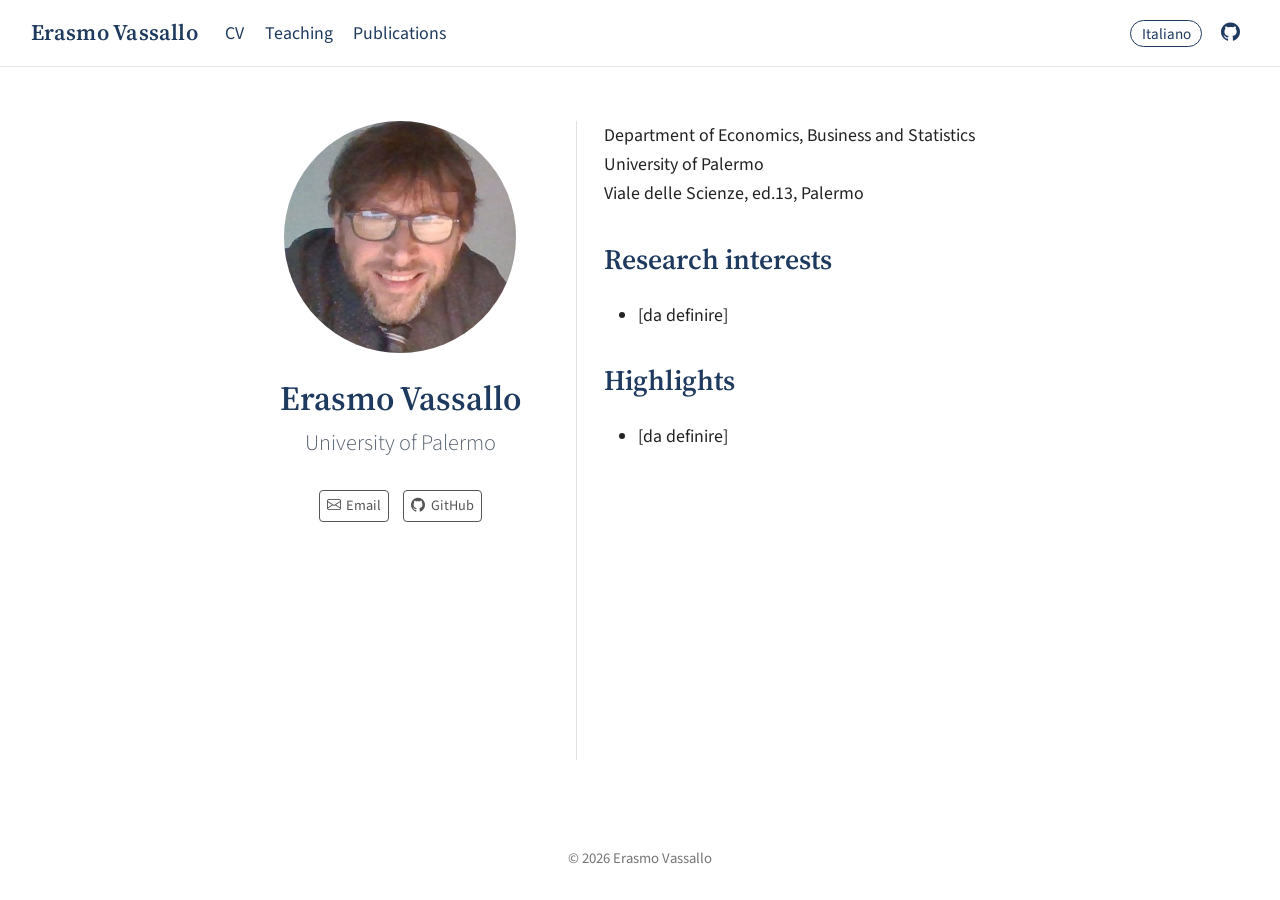
==== docs/en/index.html @ 2638217b "update" ====
<!DOCTYPE html>
<html xmlns="http://www.w3.org/1999/xhtml" lang="en" xml:lang="en"><head>

<meta charset="utf-8">
<meta name="generator" content="quarto-1.10.20">

<meta name="viewport" content="width=device-width, initial-scale=1.0, user-scalable=yes">


<title>Erasmo Vassallo</title>
<style>
/* Default styles provided by pandoc.
** See https://pandoc.org/MANUAL.html#variables-for-html for config info.
*/
span.smallcaps{font-variant: small-caps;}
div.columns{display: flex; gap: 1.5em;}
div.column{flex: auto;}
@media screen {
div.columns{gap: min(4vw, 1.5em);}
div.column{overflow-x: auto;}
}
div.hanging-indent{margin-left: 1.5em; text-indent: -1.5em;}
ul.task-list{list-style: none;}
ul.task-list li input[type="checkbox"] {
  width: 0.8em;
  margin: 0 0.8em 0.2em -1em; /* quarto-specific, see https://github.com/quarto-dev/quarto-cli/issues/4556 */ 
  vertical-align: middle;
}
</style>


<script src="../site_libs/quarto-nav/quarto-nav.js"></script>
<script src="../site_libs/quarto-nav/headroom.min.js"></script>
<script src="../site_libs/clipboard/clipboard.min.js"></script>
<script src="../site_libs/quarto-html/quarto.js" type="module"></script>
<script src="../site_libs/quarto-html/tabsets/tabsets.js" type="module"></script>
<script src="../site_libs/quarto-html/popper.min.js"></script>
<script src="../site_libs/quarto-html/tippy.umd.min.js"></script>
<link href="../site_libs/quarto-html/tippy.css" rel="stylesheet">
<link href="../site_libs/quarto-html/quarto-syntax-highlighting-17888a1159294d3eb470f19f6f52f5a5.css" rel="stylesheet" id="quarto-text-highlighting-styles">
<script src="../site_libs/bootstrap/bootstrap.min.js"></script>
<link href="../site_libs/bootstrap/bootstrap-icons.css" rel="stylesheet">
<link href="../site_libs/bootstrap/bootstrap-a295fdc9190626f0d12185370fea0dd8.min.css" rel="stylesheet" append-hash="true" id="quarto-bootstrap" data-mode="light">
<script id="quarto-search-options" type="application/json">{
  "language": {
    "search-no-results-text": "No results",
    "search-matching-documents-text": "matching documents",
    "search-copy-link-title": "Copy link to search",
    "search-hide-matches-text": "Hide additional matches",
    "search-more-match-text": "more match in this document",
    "search-more-matches-text": "more matches in this document",
    "search-clear-button-title": "Clear",
    "search-text-placeholder": "",
    "search-detached-cancel-button-title": "Cancel",
    "search-submit-button-title": "Submit",
    "search-label": "Search"
  }
}</script>
<style>html{ scroll-behavior: smooth; }</style>


</head>

<body class="nav-fixed fullcontent quarto-light">

<div id="quarto-search-results"></div>
  <header id="quarto-header" class="headroom fixed-top">
    <nav class="navbar navbar-expand-lg " data-bs-theme="dark">
      <div class="navbar-container container-fluid">
      <div class="navbar-brand-container mx-auto">
    <a class="navbar-brand" href="../index.html">
    <span class="navbar-title">Erasmo Vassallo</span>
    </a>
  </div>
          <button class="navbar-toggler" type="button" data-bs-toggle="collapse" data-bs-target="#navbarCollapse" aria-controls="navbarCollapse" role="menu" aria-expanded="false" aria-label="Toggle navigation" onclick="if (window.quartoToggleHeadroom) { window.quartoToggleHeadroom(); }">
  <span class="navbar-toggler-icon"></span>
</button>
          <div class="collapse navbar-collapse" id="navbarCollapse">
            <ul class="navbar-nav navbar-nav-scroll me-auto">
  <li class="nav-item">
    <a class="nav-link" href="../cv.html"> 
<span class="menu-text">CV</span></a>
  </li>  
  <li class="nav-item">
    <a class="nav-link" href="../didattica.html"> 
<span class="menu-text">Didattica</span></a>
  </li>  
  <li class="nav-item">
    <a class="nav-link" href="../pubblicazioni.html"> 
<span class="menu-text">Pubblicazioni</span></a>
  </li>  
</ul>
            <ul class="navbar-nav navbar-nav-scroll ms-auto">
  <li class="nav-item">
    <a class="nav-link active" href="../en/index.html" aria-current="page"> 
<span class="menu-text">English</span></a>
  </li>  
  <li class="nav-item compact">
    <a class="nav-link" href="https://github.com/erasmovassallo"> <i class="bi bi-github" role="img" aria-label="GitHub">
</i> 
<span class="menu-text"></span></a>
  </li>  
</ul>
          </div> <!-- /navcollapse -->
            <div class="quarto-navbar-tools">
</div>
      </div> <!-- /container-fluid -->
    </nav>
</header>
<!-- content -->
<div id="quarto-content" class="quarto-container page-columns page-rows-contents page-layout-article page-navbar">
<!-- sidebar -->
<!-- margin-sidebar -->
    
<!-- main -->
<div class="quarto-about-trestles">
  <div class="about-entity">
    <img src="../images/foto.jpg" class="about-image
  round " style="height: 13em; width: 13em;">
<header id="title-block-header" class="quarto-title-block default">
<div class="quarto-title">
<h1 class="title">Erasmo Vassallo</h1>
<p class="subtitle lead">University of Palermo</p>
</div>
<div class="quarto-title-meta">
  </div>
</header>
    <div class="about-links">
  <a href="mailto:erasmo.vassallo@unipa.it" class="about-link" rel="" target="">
    <i class="bi bi-envelope"></i>
     <span class="about-link-text">Email</span>
  </a>
  <a href="https://github.com/erasmovassallo" class="about-link" rel="" target="">
    <i class="bi bi-github"></i>
     <span class="about-link-text">GitHub</span>
  </a>
</div>
  </div>
  <div class="about-contents"><main class="content" id="quarto-document-content">
<p>Department of Economics, Business and Statistics<br>
University of Palermo<br>
Viale delle Scienze, ed.13, Palermo</p>
<section id="research-interests" class="level2">
<h2 data-anchor-id="research-interests">Research interests</h2>
<ul>
<li>[da definire]</li>
</ul>
</section>
<section id="highlights" class="level2">
<h2 data-anchor-id="highlights">Highlights</h2>
<ul>
<li>[da definire]</li>
</ul>


</section>
</main></div>
</div>
 <!-- /main -->
<script>
/* Cambio lingua IT <-> EN
   Ogni pagina italiana ha una gemella inglese nella cartella en/.
   Per aggiungere una pagina: aggiungere la coppia qui sotto. */
(function () {
  var pairs = {
    "index.html": "en/index.html",
    "cv.html": "en/cv.html",
    "didattica.html": "en/teaching.html",
    "pubblicazioni.html": "en/publications.html"
  };
  var labelsEN = {
    "cv.html": "CV",
    "didattica.html": "Teaching",
    "pubblicazioni.html": "Publications"
  };

  var brand = document.querySelector("a.navbar-brand");
  if (!brand) return;
  // radice del sito, ricavata dal link del titolo (che punta a index.html)
  var root = new URL(brand.getAttribute("href"), window.location.href).href
    .replace(/index\.html$/, "");

  var here = window.location.href.split("#")[0].split("?")[0];
  var rel = here.indexOf(root) === 0 ? here.slice(root.length) : "";
  if (rel === "" || rel.slice(-1) === "/") rel += "index.html";

  var isEN = rel.indexOf("en/") === 0;
  var reverse = {};
  Object.keys(pairs).forEach(function (k) { reverse[pairs[k]] = k; });

  // il link "English" della barra di navigazione fa da selettore di lingua
  var sw = null;
  document.querySelectorAll("#navbarCollapse a.nav-link").forEach(function (a) {
    var t = new URL(a.getAttribute("href"), window.location.href).href;
    if (t === root + "en/index.html" || t === root + "en/") sw = a;
  });
  if (sw) { sw.classList.add("lang-switch"); sw.classList.remove("active"); }
  var swText = sw ? sw.querySelector(".menu-text") : null;

  if (isEN) {
    document.documentElement.setAttribute("lang", "en");
    brand.setAttribute("href", root + "en/index.html");
    document.querySelectorAll("#navbarCollapse a.nav-link").forEach(function (a) {
      if (a === sw) return;
      var target = new URL(a.getAttribute("href"), window.location.href).href;
      var key = target.indexOf(root) === 0 ? target.slice(root.length) : null;
      if (key && pairs[key]) {
        a.setAttribute("href", root + pairs[key]);
        var t = a.querySelector(".menu-text");
        if (t && labelsEN[key]) t.textContent = labelsEN[key];
        if (pairs[key] === rel) a.classList.add("active");
      }
    });
    if (sw) {
      sw.setAttribute("href", root + (reverse[rel] || "index.html"));
      sw.setAttribute("lang", "it");
      if (swText) swText.textContent = "Italiano";
    }
  } else if (sw) {
    sw.setAttribute("href", root + (pairs[rel] || "en/index.html"));
    sw.setAttribute("lang", "en");
  }
})();
</script>
<script id="quarto-html-after-body" type="application/javascript">
  window.document.addEventListener("DOMContentLoaded", function (event) {
    const isCodeAnnotation = (el) => {
      for (const clz of el.classList) {
        if (clz.startsWith('code-annotation-')) {                     
          return true;
        }
      }
      return false;
    }
    const onCopySuccess = function(e) {
      // button target
      const button = e.trigger;
      // don't keep focus
      button.blur();
      // flash "checked"
      button.classList.add('code-copy-button-checked');
      var currentTitle = button.getAttribute("title");
      button.setAttribute("title", "Copied!");
      let tooltip;
      if (window.bootstrap) {
        button.setAttribute("data-bs-toggle", "tooltip");
        button.setAttribute("data-bs-placement", "left");
        button.setAttribute("data-bs-title", "Copied!");
        tooltip = new bootstrap.Tooltip(button, 
          { trigger: "manual", 
            customClass: "code-copy-button-tooltip",
            offset: [0, -8]});
        tooltip.show();    
      }
      setTimeout(function() {
        if (tooltip) {
          tooltip.hide();
          button.removeAttribute("data-bs-title");
          button.removeAttribute("data-bs-toggle");
          button.removeAttribute("data-bs-placement");
        }
        button.setAttribute("title", currentTitle);
        button.classList.remove('code-copy-button-checked');
      }, 1000);
      // clear code selection
      e.clearSelection();
    }
    const getTextToCopy = function(trigger) {
      const outerScaffold = trigger.parentElement.cloneNode(true);
      const codeEl = outerScaffold.querySelector('code');
      for (const childEl of codeEl.children) {
        if (isCodeAnnotation(childEl)) {
          childEl.remove();
        }
      }
      return codeEl.innerText;
    }
    const clipboard = new window.ClipboardJS('.code-copy-button:not([data-in-quarto-modal])', {
      text: getTextToCopy
    });
    clipboard.on('success', onCopySuccess);
    if (window.document.getElementById('quarto-embedded-source-code-modal')) {
      const clipboardModal = new window.ClipboardJS('.code-copy-button[data-in-quarto-modal]', {
        text: getTextToCopy,
        container: window.document.getElementById('quarto-embedded-source-code-modal')
      });
      clipboardModal.on('success', onCopySuccess);
    }
      var localhostRegex = new RegExp(/^(?:http|https):\/\/localhost\:?[0-9]*\//);
      var mailtoRegex = new RegExp(/^mailto:/);
        var filterRegex = new RegExp("https:\/\/erasmovassallo\.github\.io");
      var isInternal = (href) => {
          return filterRegex.test(href) || localhostRegex.test(href) || mailtoRegex.test(href);
      }
      // Inspect non-navigation links and adorn them if external
     var links = window.document.querySelectorAll('a[href]:not(.nav-link):not(.navbar-brand):not(.toc-action):not(.sidebar-link):not(.sidebar-item-toggle):not(.pagination-link):not(.no-external):not([aria-hidden]):not(.dropdown-item):not(.quarto-navigation-tool):not(.about-link)');
      for (var i=0; i<links.length; i++) {
        const link = links[i];
        if (!isInternal(link.href)) {
          // undo the damage that might have been done by quarto-nav.js in the case of
          // links that we want to consider external
          if (link.dataset.originalHref !== undefined) {
            link.href = link.dataset.originalHref;
          }
        }
      }
    function tippyHover(el, contentFn, onTriggerFn, onUntriggerFn) {
      const config = {
        allowHTML: true,
        maxWidth: 500,
        delay: 100,
        arrow: false,
        appendTo: function(el) {
            return el.parentElement;
        },
        interactive: true,
        interactiveBorder: 10,
        theme: 'quarto',
        placement: 'bottom-start',
      };
      if (contentFn) {
        config.content = contentFn;
      }
      if (onTriggerFn) {
        config.onTrigger = onTriggerFn;
      }
      if (onUntriggerFn) {
        config.onUntrigger = onUntriggerFn;
      }
      window.tippy(el, config); 
    }
    const noterefs = window.document.querySelectorAll('a[role="doc-noteref"]');
    for (var i=0; i<noterefs.length; i++) {
      const ref = noterefs[i];
      tippyHover(ref, function() {
        // use id or data attribute instead here
        let href = ref.getAttribute('data-footnote-href') || ref.getAttribute('href');
        try { href = new URL(href).hash; } catch {}
        const id = href.replace(/^#\/?/, "");
        const note = window.document.getElementById(id);
        if (note) {
          return note.innerHTML;
        } else {
          return "";
        }
      });
    }
    const xrefs = window.document.querySelectorAll('a.quarto-xref');
    const processXRef = (id, note) => {
      // Strip column container classes
      const stripColumnClz = (el) => {
        el.classList.remove("page-full", "page-columns");
        if (el.children) {
          for (const child of el.children) {
            stripColumnClz(child);
          }
        }
      }
      stripColumnClz(note)
      if (id === null || id.startsWith('sec-')) {
        // Special case sections, only their first couple elements
        const container = document.createElement("div");
        if (note.children && note.children.length > 2) {
          container.appendChild(note.children[0].cloneNode(true));
          for (let i = 1; i < note.children.length; i++) {
            const child = note.children[i];
            if (child.tagName === "P" && child.innerText === "") {
              continue;
            } else {
              container.appendChild(child.cloneNode(true));
              break;
            }
          }
          if (window.Quarto?.typesetMath) {
            window.Quarto.typesetMath(container);
          }
          return container.innerHTML
        } else {
          if (window.Quarto?.typesetMath) {
            window.Quarto.typesetMath(note);
          }
          return note.innerHTML;
        }
      } else {
        // Remove any anchor links if they are present
        const anchorLink = note.querySelector('a.anchorjs-link');
        if (anchorLink) {
          anchorLink.remove();
        }
        if (window.Quarto?.typesetMath) {
          window.Quarto.typesetMath(note);
        }
        if (note.classList.contains("callout")) {
          return note.outerHTML;
        } else {
          return note.innerHTML;
        }
      }
    }
    for (var i=0; i<xrefs.length; i++) {
      const xref = xrefs[i];
      tippyHover(xref, undefined, function(instance) {
        instance.disable();
        let url = xref.getAttribute('href');
        let hash = undefined; 
        if (url.startsWith('#')) {
          hash = url;
        } else {
          try { hash = new URL(url).hash; } catch {}
        }
        if (hash) {
          const id = hash.replace(/^#\/?/, "");
          const note = window.document.getElementById(id);
          if (note !== null) {
            try {
              const html = processXRef(id, note.cloneNode(true));
              instance.setContent(html);
            } finally {
              instance.enable();
              instance.show();
            }
          } else {
            // See if we can fetch this
            fetch(url.split('#')[0])
            .then(res => res.text())
            .then(html => {
              const parser = new DOMParser();
              const htmlDoc = parser.parseFromString(html, "text/html");
              const note = htmlDoc.getElementById(id);
              if (note !== null) {
                const html = processXRef(id, note);
                instance.setContent(html);
              } 
            }).finally(() => {
              instance.enable();
              instance.show();
            });
          }
        } else {
          // See if we can fetch a full url (with no hash to target)
          // This is a special case and we should probably do some content thinning / targeting
          fetch(url)
          .then(res => res.text())
          .then(html => {
            const parser = new DOMParser();
            const htmlDoc = parser.parseFromString(html, "text/html");
            const note = htmlDoc.querySelector('main.content');
            if (note !== null) {
              // This should only happen for chapter cross references
              // (since there is no id in the URL)
              // remove the first header
              if (note.children.length > 0 && note.children[0].tagName === "HEADER") {
                note.children[0].remove();
              }
              const html = processXRef(null, note);
              instance.setContent(html);
            } 
          }).finally(() => {
            instance.enable();
            instance.show();
          });
        }
      }, function(instance) {
      });
    }
        let selectedAnnoteEl;
        const selectorForAnnotation = ( cell, annotation) => {
          let cellAttr = 'data-code-cell="' + cell + '"';
          let lineAttr = 'data-code-annotation="' +  annotation + '"';
          const selector = 'span[' + cellAttr + '][' + lineAttr + ']';
          return selector;
        }
        const selectCodeLines = (annoteEl) => {
          const doc = window.document;
          const targetCell = annoteEl.getAttribute("data-target-cell");
          const targetAnnotation = annoteEl.getAttribute("data-target-annotation");
          const annoteSpan = window.document.querySelector(selectorForAnnotation(targetCell, targetAnnotation));
          const lines = annoteSpan.getAttribute("data-code-lines").split(",");
          const lineIds = lines.map((line) => {
            return targetCell + "-" + line;
          })
          let top = null;
          let height = null;
          let parent = null;
          if (lineIds.length > 0) {
              //compute the position of the single el (top and bottom and make a div)
              const el = window.document.getElementById(lineIds[0]);
              top = el.offsetTop;
              height = el.offsetHeight;
              parent = el.parentElement.parentElement;
            if (lineIds.length > 1) {
              const lastEl = window.document.getElementById(lineIds[lineIds.length - 1]);
              const bottom = lastEl.offsetTop + lastEl.offsetHeight;
              height = bottom - top;
            }
            if (top !== null && height !== null && parent !== null) {
              // cook up a div (if necessary) and position it 
              let div = window.document.getElementById("code-annotation-line-highlight");
              if (div === null) {
                div = window.document.createElement("div");
                div.setAttribute("id", "code-annotation-line-highlight");
                div.style.position = 'absolute';
                parent.appendChild(div);
              }
              div.style.top = top - 2 + "px";
              div.style.height = height + 4 + "px";
              div.style.left = 0;
              let gutterDiv = window.document.getElementById("code-annotation-line-highlight-gutter");
              if (gutterDiv === null) {
                gutterDiv = window.document.createElement("div");
                gutterDiv.setAttribute("id", "code-annotation-line-highlight-gutter");
                gutterDiv.style.position = 'absolute';
                const codeCell = window.document.getElementById(targetCell);
                const gutter = codeCell.querySelector('.code-annotation-gutter');
                gutter.appendChild(gutterDiv);
              }
              gutterDiv.style.top = top - 2 + "px";
              gutterDiv.style.height = height + 4 + "px";
            }
            selectedAnnoteEl = annoteEl;
          }
        };
        const unselectCodeLines = () => {
          const elementsIds = ["code-annotation-line-highlight", "code-annotation-line-highlight-gutter"];
          elementsIds.forEach((elId) => {
            const div = window.document.getElementById(elId);
            if (div) {
              div.remove();
            }
          });
          selectedAnnoteEl = undefined;
        };
          // Handle positioning of the toggle
      window.addEventListener(
        "resize",
        throttle(() => {
          elRect = undefined;
          if (selectedAnnoteEl) {
            selectCodeLines(selectedAnnoteEl);
          }
        }, 10)
      );
      function throttle(fn, ms) {
      let throttle = false;
      let timer;
        return (...args) => {
          if(!throttle) { // first call gets through
              fn.apply(this, args);
              throttle = true;
          } else { // all the others get throttled
              if(timer) clearTimeout(timer); // cancel #2
              timer = setTimeout(() => {
                fn.apply(this, args);
                timer = throttle = false;
              }, ms);
          }
        };
      }
        // Attach click handler to the DT
        const annoteDls = window.document.querySelectorAll('dt[data-target-cell]');
        for (const annoteDlNode of annoteDls) {
          annoteDlNode.addEventListener('click', (event) => {
            const clickedEl = event.target;
            if (clickedEl !== selectedAnnoteEl) {
              unselectCodeLines();
              const activeEl = window.document.querySelector('dt[data-target-cell].code-annotation-active');
              if (activeEl) {
                activeEl.classList.remove('code-annotation-active');
              }
              selectCodeLines(clickedEl);
              clickedEl.classList.add('code-annotation-active');
            } else {
              // Unselect the line
              unselectCodeLines();
              clickedEl.classList.remove('code-annotation-active');
            }
          });
        }
    const findCites = (el) => {
      const parentEl = el.parentElement;
      if (parentEl) {
        const cites = parentEl.dataset.cites;
        if (cites) {
          return {
            el,
            cites: cites.split(' ')
          };
        } else {
          return findCites(el.parentElement)
        }
      } else {
        return undefined;
      }
    };
    var bibliorefs = window.document.querySelectorAll('a[role="doc-biblioref"]');
    for (var i=0; i<bibliorefs.length; i++) {
      const ref = bibliorefs[i];
      const citeInfo = findCites(ref);
      if (citeInfo) {
        tippyHover(citeInfo.el, function() {
          var popup = window.document.createElement('div');
          citeInfo.cites.forEach(function(cite) {
            var citeDiv = window.document.createElement('div');
            citeDiv.classList.add('hanging-indent');
            citeDiv.classList.add('csl-entry');
            var biblioDiv = window.document.getElementById('ref-' + cite);
            if (biblioDiv) {
              citeDiv.innerHTML = biblioDiv.innerHTML;
            }
            popup.appendChild(citeDiv);
          });
          return popup.innerHTML;
        });
      }
    }
  });
  </script>
</div> <!-- /content -->
<footer class="footer">
  <div class="nav-footer">
    <div class="nav-footer-left">
      &nbsp;
    </div>   
    <div class="nav-footer-center">
<p>© 2026 Erasmo Vassallo</p>
</div>
    <div class="nav-footer-right">
      &nbsp;
    </div>
  </div>
</footer>




<script src="../site_libs/quarto-html/zenscroll-min.js"></script>
</body></html>
---- docs/site_libs/quarto-html/tippy.css ----
.tippy-box[data-animation=fade][data-state=hidden]{opacity:0}[data-tippy-root]{max-width:calc(100vw - 10px)}.tippy-box{position:relative;background-color:#333;color:#fff;border-radius:4px;font-size:14px;line-height:1.4;white-space:normal;outline:0;transition-property:transform,visibility,opacity}.tippy-box[data-placement^=top]>.tippy-arrow{bottom:0}.tippy-box[data-placement^=top]>.tippy-arrow:before{bottom:-7px;left:0;border-width:8px 8px 0;border-top-color:initial;transform-origin:center top}.tippy-box[data-placement^=bottom]>.tippy-arrow{top:0}.tippy-box[data-placement^=bottom]>.tippy-arrow:before{top:-7px;left:0;border-width:0 8px 8px;border-bottom-color:initial;transform-origin:center bottom}.tippy-box[data-placement^=left]>.tippy-arrow{right:0}.tippy-box[data-placement^=left]>.tippy-arrow:before{border-width:8px 0 8px 8px;border-left-color:initial;right:-7px;transform-origin:center left}.tippy-box[data-placement^=right]>.tippy-arrow{left:0}.tippy-box[data-placement^=right]>.tippy-arrow:before{left:-7px;border-width:8px 8px 8px 0;border-right-color:initial;transform-origin:center right}.tippy-box[data-inertia][data-state=visible]{transition-timing-function:cubic-bezier(.54,1.5,.38,1.11)}.tippy-arrow{width:16px;height:16px;color:#333}.tippy-arrow:before{content:"";position:absolute;border-color:transparent;border-style:solid}.tippy-content{position:relative;padding:5px 9px;z-index:1}
---- docs/site_libs/quarto-html/quarto-syntax-highlighting-17888a1159294d3eb470f19f6f52f5a5.css ----
/* quarto syntax highlight colors */
:root {
  --quarto-hl-ot-color: #003B4F;
  --quarto-hl-at-color: #657422;
  --quarto-hl-ss-color: #20794D;
  --quarto-hl-an-color: #5E5E5E;
  --quarto-hl-fu-color: #4758AB;
  --quarto-hl-st-color: #20794D;
  --quarto-hl-cf-color: #003B4F;
  --quarto-hl-op-color: #5E5E5E;
  --quarto-hl-er-color: #AD0000;
  --quarto-hl-bn-color: #AD0000;
  --quarto-hl-al-color: #AD0000;
  --quarto-hl-va-color: #111111;
  --quarto-hl-bu-color: inherit;
  --quarto-hl-ex-color: inherit;
  --quarto-hl-pp-color: #AD0000;
  --quarto-hl-in-color: #5E5E5E;
  --quarto-hl-vs-color: #20794D;
  --quarto-hl-wa-color: #5E5E5E;
  --quarto-hl-do-color: #5E5E5E;
  --quarto-hl-im-color: #00769E;
  --quarto-hl-ch-color: #20794D;
  --quarto-hl-dt-color: #AD0000;
  --quarto-hl-fl-color: #AD0000;
  --quarto-hl-co-color: #5E5E5E;
  --quarto-hl-cv-color: #5E5E5E;
  --quarto-hl-cn-color: #8f5902;
  --quarto-hl-sc-color: #5E5E5E;
  --quarto-hl-dv-color: #AD0000;
  --quarto-hl-kw-color: #003B4F;
}

/* other quarto variables */
:root {
  --quarto-font-monospace: SFMono-Regular, Menlo, Monaco, Consolas, "Liberation Mono", "Courier New", monospace;
}

/* syntax highlight based on Pandoc's rules */
pre > code.sourceCode > span {
  color: #003B4F;
}

code.sourceCode > span {
  color: #003B4F;
}

div.sourceCode,
div.sourceCode pre.sourceCode {
  color: #003B4F;
}

/* Normal */
code span {
  color: #003B4F;
}

/* Alert */
code span.al {
  color: #AD0000;
  font-style: inherit;
}

/* Annotation */
code span.an {
  color: #5E5E5E;
  font-style: inherit;
}

/* Attribute */
code span.at {
  color: #657422;
  font-style: inherit;
}

/* BaseN */
code span.bn {
  color: #AD0000;
  font-style: inherit;
}

/* BuiltIn */
code span.bu {
  font-style: inherit;
}

/* ControlFlow */
code span.cf {
  color: #003B4F;
  font-weight: bold;
  font-style: inherit;
}

/* Char */
code span.ch {
  color: #20794D;
  font-style: inherit;
}

/* Constant */
code span.cn {
  color: #8f5902;
  font-style: inherit;
}

/* Comment */
code span.co {
  color: #5E5E5E;
  font-style: inherit;
}

/* CommentVar */
code span.cv {
  color: #5E5E5E;
  font-style: italic;
}

/* Documentation */
code span.do {
  color: #5E5E5E;
  font-style: italic;
}

/* DataType */
code span.dt {
  color: #AD0000;
  font-style: inherit;
}

/* DecVal */
code span.dv {
  color: #AD0000;
  font-style: inherit;
}

/* Error */
code span.er {
  color: #AD0000;
  font-style: inherit;
}

/* Extension */
code span.ex {
  font-style: inherit;
}

/* Float */
code span.fl {
  color: #AD0000;
  font-style: inherit;
}

/* Function */
code span.fu {
  color: #4758AB;
  font-style: inherit;
}

/* Import */
code span.im {
  color: #00769E;
  font-style: inherit;
}

/* Information */
code span.in {
  color: #5E5E5E;
  font-style: inherit;
}

/* Keyword */
code span.kw {
  color: #003B4F;
  font-weight: bold;
  font-style: inherit;
}

/* Operator */
code span.op {
  color: #5E5E5E;
  font-style: inherit;
}

/* Other */
code span.ot {
  color: #003B4F;
  font-style: inherit;
}

/* Preprocessor */
code span.pp {
  color: #AD0000;
  font-style: inherit;
}

/* SpecialChar */
code span.sc {
  color: #5E5E5E;
  font-style: inherit;
}

/* SpecialString */
code span.ss {
  color: #20794D;
  font-style: inherit;
}

/* String */
code span.st {
  color: #20794D;
  font-style: inherit;
}

/* Variable */
code span.va {
  color: #111111;
  font-style: inherit;
}

/* VerbatimString */
code span.vs {
  color: #20794D;
  font-style: inherit;
}

/* Warning */
code span.wa {
  color: #5E5E5E;
  font-style: italic;
}

.prevent-inlining {
  content: "</";
}

/*# sourceMappingURL=fadfc755eec066e9e3d699cf819c3e33.css.map */
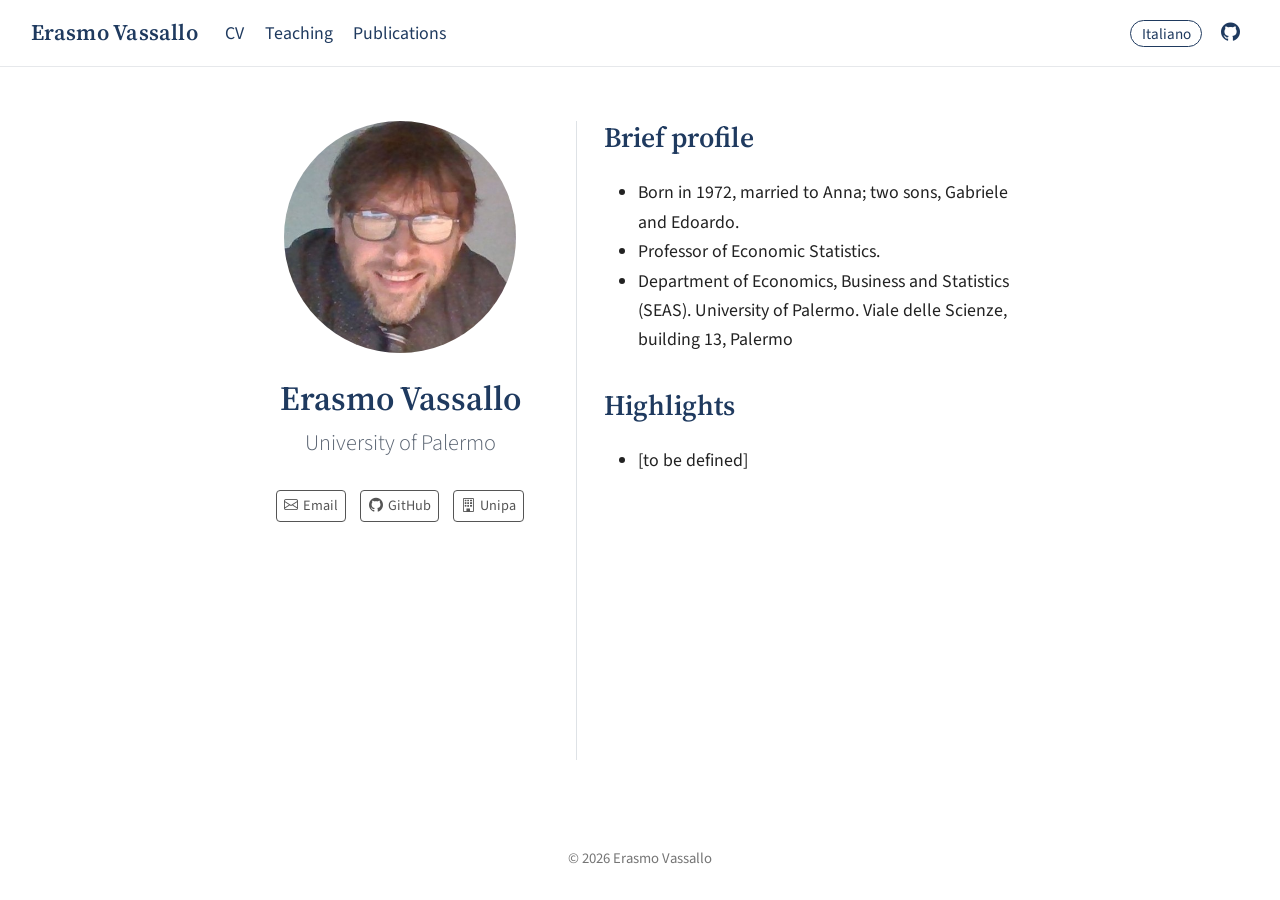
==== commit aa019ab5: "update" ====
--- a/docs/en/index.html
+++ b/docs/en/index.html
@@ -40,7 +40,7 @@
 <link href="../site_libs/quarto-html/quarto-syntax-highlighting-17888a1159294d3eb470f19f6f52f5a5.css" rel="stylesheet" id="quarto-text-highlighting-styles">
 <script src="../site_libs/bootstrap/bootstrap.min.js"></script>
 <link href="../site_libs/bootstrap/bootstrap-icons.css" rel="stylesheet">
-<link href="../site_libs/bootstrap/bootstrap-a295fdc9190626f0d12185370fea0dd8.min.css" rel="stylesheet" append-hash="true" id="quarto-bootstrap" data-mode="light">
+<link href="../site_libs/bootstrap/bootstrap-774c0f6e8bafb9ea1c40ec68e6dbd184.min.css" rel="stylesheet" append-hash="true" id="quarto-bootstrap" data-mode="light">
 <script id="quarto-search-options" type="application/json">{
   "language": {
     "search-no-results-text": "No results",
@@ -134,22 +134,25 @@
     <i class="bi bi-github"></i>
      <span class="about-link-text">GitHub</span>
   </a>
+  <a href="https://www.unipa.it/persone/docenti/v/erasmo.vassallo" class="about-link" rel="" target="">
+    <i class="bi bi-building"></i>
+     <span class="about-link-text">Unipa</span>
+  </a>
 </div>
   </div>
   <div class="about-contents"><main class="content" id="quarto-document-content">
-<p>Department of Economics, Business and Statistics<br>
-University of Palermo<br>
-Viale delle Scienze, ed.13, Palermo</p>
-<section id="research-interests" class="level2">
-<h2 data-anchor-id="research-interests">Research interests</h2>
+<section id="brief-profile" class="level2">
+<h2 data-anchor-id="brief-profile">Brief profile</h2>
 <ul>
-<li>[da definire]</li>
+<li>Born in 1972, married to Anna; two sons, Gabriele and Edoardo.</li>
+<li>Professor of Economic Statistics.</li>
+<li>Department of Economics, Business and Statistics (SEAS). University of Palermo. Viale delle Scienze, building 13, Palermo</li>
 </ul>
 </section>
 <section id="highlights" class="level2">
 <h2 data-anchor-id="highlights">Highlights</h2>
 <ul>
-<li>[da definire]</li>
+<li>[to be defined]</li>
 </ul>
 
 
